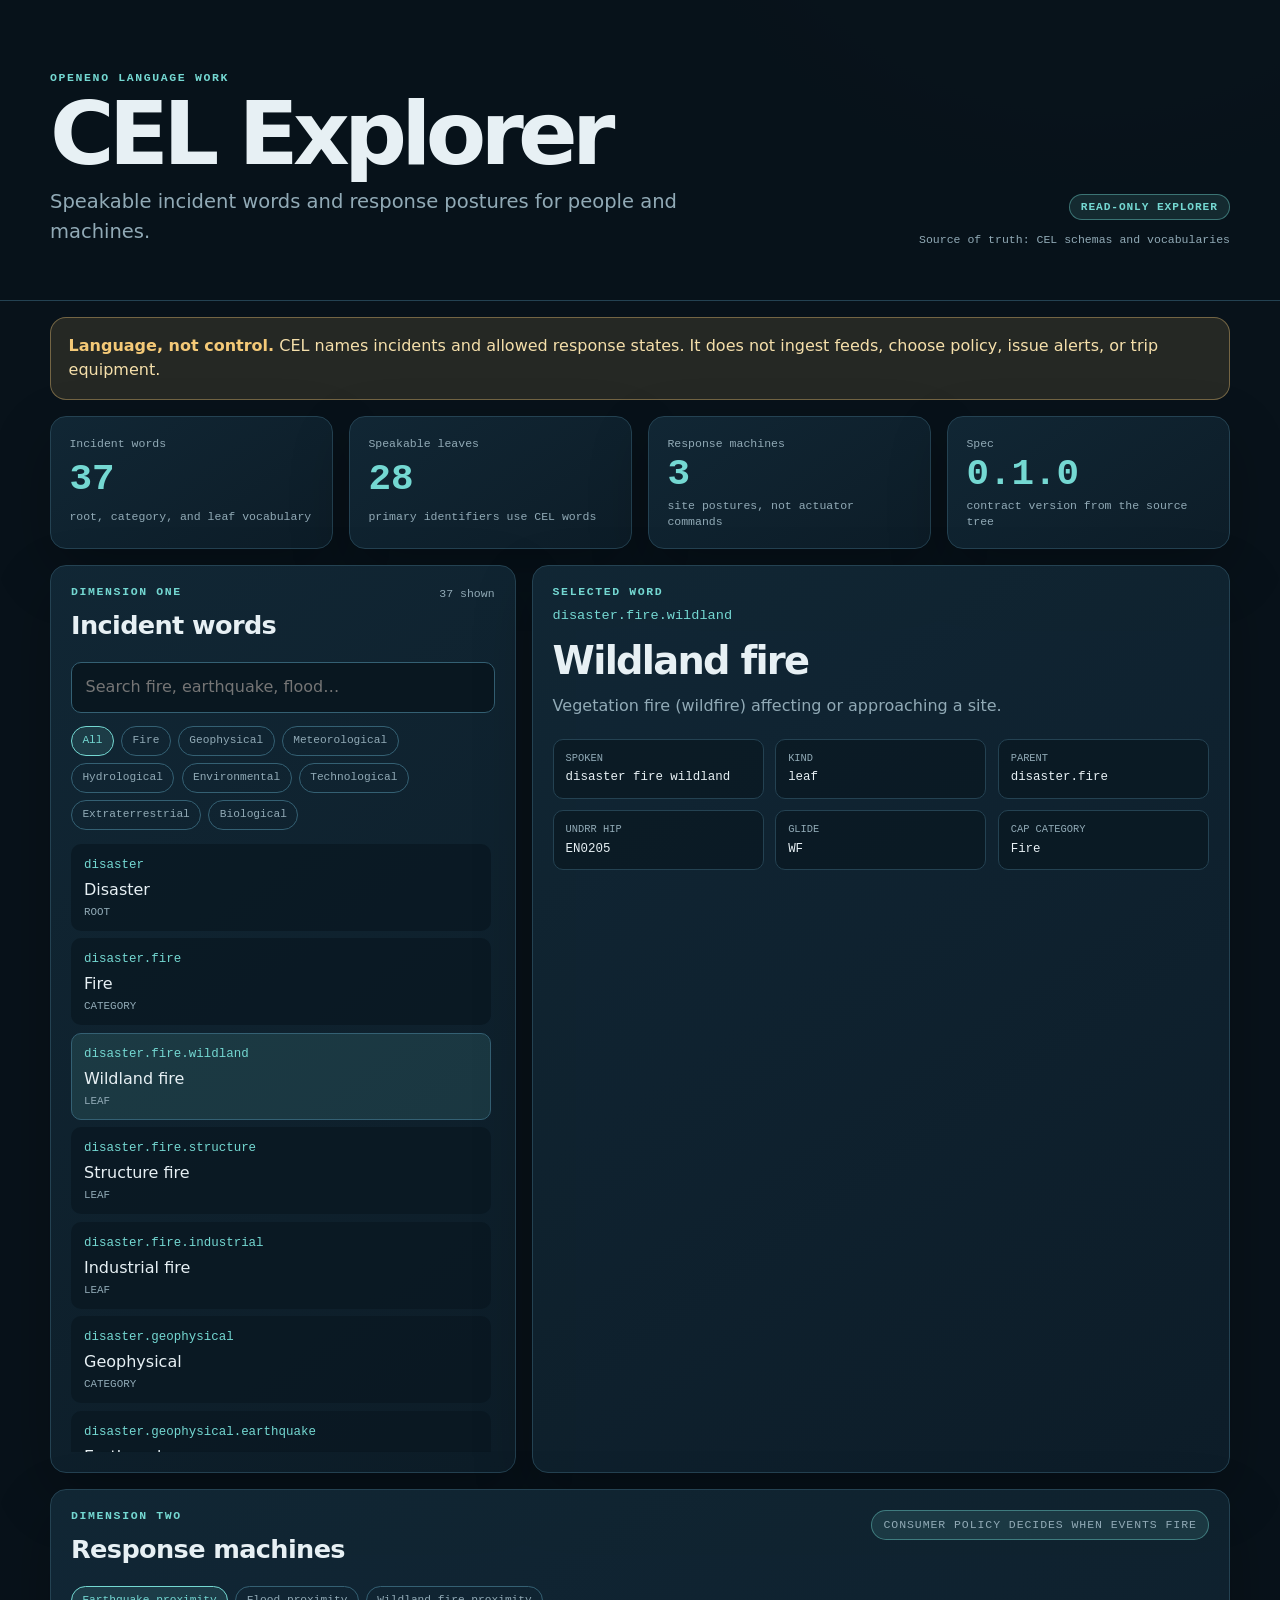
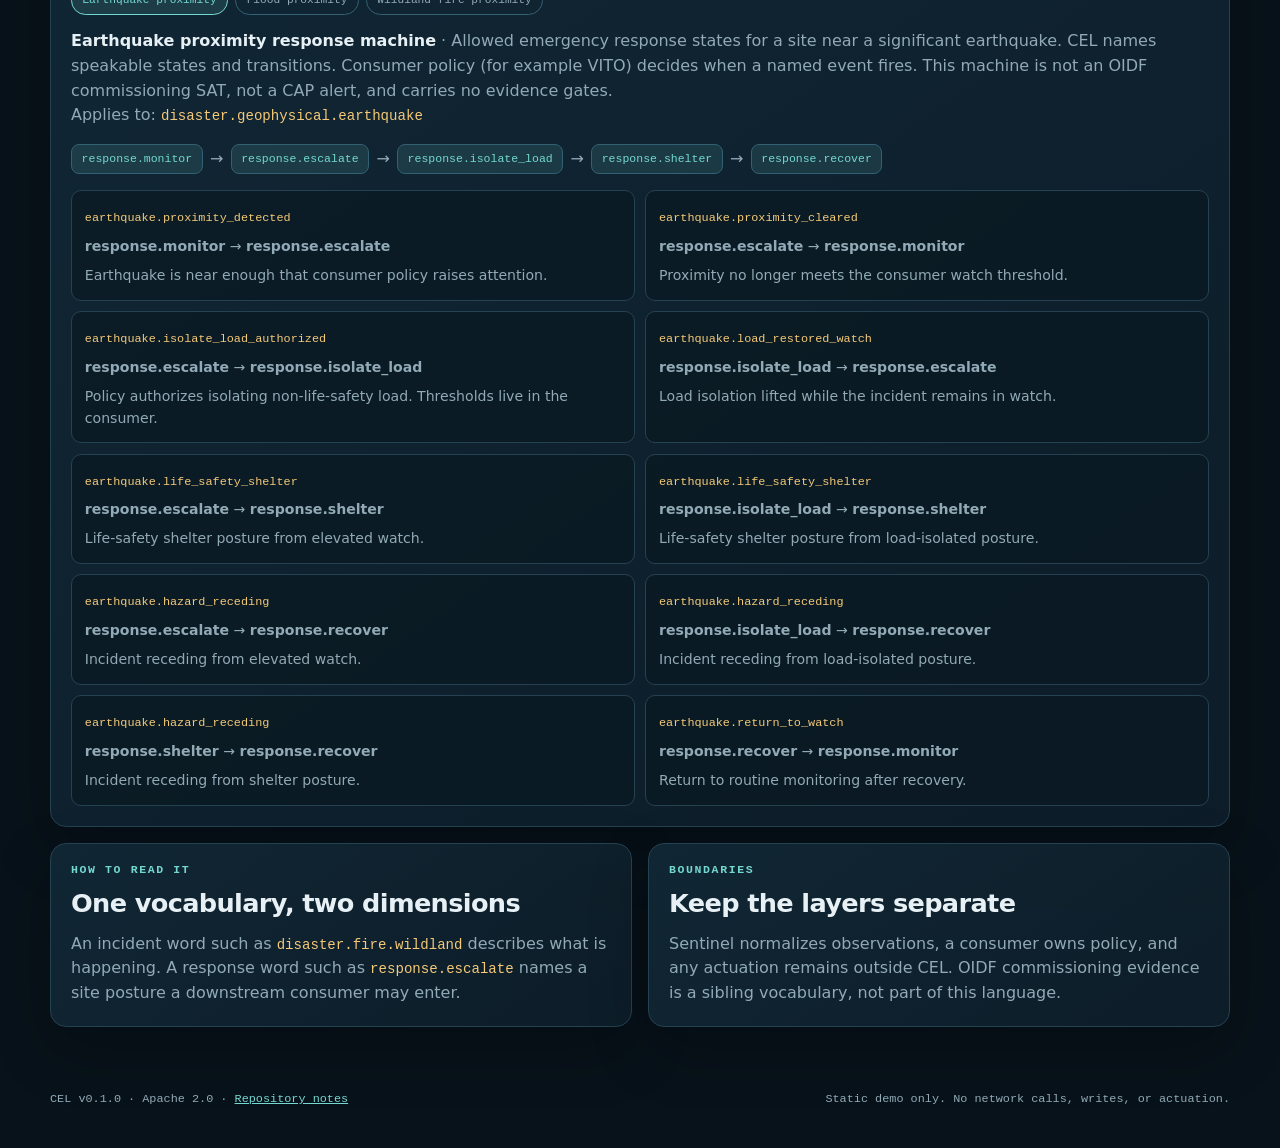
==== website/index.html @ 6f68c2ce "Add read-only CEL vocabulary explorer Co-authored-by: Tyler Eno <teno@mywvm.wvm.edu>" ====
<!doctype html>
<html lang="en">
  <head>
    <meta charset="utf-8" />
    <meta name="viewport" content="width=device-width, initial-scale=1" />
    <meta
      name="description"
      content="A read-only explorer for CEL's speakable incident and emergency response vocabulary."
    />
    <title>CEL Explorer · Open Emergency Language</title>
    <link rel="stylesheet" href="./styles.css" />
  </head>
  <body>
    <header class="site-header">
      <div class="header-inner">
        <div>
          <p class="eyebrow">OpenEno language work</p>
          <h1>CEL Explorer</h1>
          <p class="lede">
            Speakable incident words and response postures for people and machines.
          </p>
        </div>
        <div class="header-meta">
          <span class="status-pill">read-only explorer</span>
          <span class="source-note">Source of truth: CEL schemas and vocabularies</span>
        </div>
      </div>
    </header>

    <main class="page">
      <section class="boundary" aria-label="Boundary">
        <strong>Language, not control.</strong>
        CEL names incidents and allowed response states. It does not ingest feeds,
        choose policy, issue alerts, or trip equipment.
      </section>

      <section class="stats" aria-label="CEL summary">
        <article>
          <span class="stat-label">Incident words</span>
          <strong id="incident-count">—</strong>
          <span class="stat-note">root, category, and leaf vocabulary</span>
        </article>
        <article>
          <span class="stat-label">Speakable leaves</span>
          <strong id="leaf-count">—</strong>
          <span class="stat-note">primary identifiers use CEL words</span>
        </article>
        <article>
          <span class="stat-label">Response machines</span>
          <strong id="machine-count">—</strong>
          <span class="stat-note">site postures, not actuator commands</span>
        </article>
        <article>
          <span class="stat-label">Spec</span>
          <strong id="spec-version">—</strong>
          <span class="stat-note">contract version from the source tree</span>
        </article>
      </section>

      <section class="explorer-grid" aria-label="Incident vocabulary explorer">
        <div class="panel incident-panel">
          <div class="panel-heading">
            <div>
              <p class="eyebrow">Dimension one</p>
              <h2>Incident words</h2>
            </div>
            <span class="panel-count" id="visible-count">—</span>
          </div>
          <label class="search">
            <span class="sr-only">Search incident words</span>
            <input
              id="incident-search"
              type="search"
              placeholder="Search fire, earthquake, flood…"
              autocomplete="off"
            />
          </label>
          <div class="category-list" id="category-list" aria-label="Incident categories"></div>
          <div class="word-list" id="incident-list" role="listbox" aria-label="CEL incident words"></div>
        </div>

        <article class="panel detail-panel" aria-live="polite">
          <p class="eyebrow">Selected word</p>
          <div id="incident-detail"></div>
        </article>
      </section>

      <section class="panel response-panel" aria-label="Response machine explorer">
        <div class="panel-heading">
          <div>
            <p class="eyebrow">Dimension two</p>
            <h2>Response machines</h2>
          </div>
          <span class="readonly-label">consumer policy decides when events fire</span>
        </div>
        <div class="machine-tabs" id="machine-tabs" role="tablist" aria-label="Response machines"></div>
        <div class="machine-content" id="machine-content" role="tabpanel"></div>
      </section>

      <section class="source-grid">
        <article class="source-card">
          <p class="eyebrow">How to read it</p>
          <h2>One vocabulary, two dimensions</h2>
          <p>
            An incident word such as <code>disaster.fire.wildland</code> describes
            what is happening. A response word such as <code>response.escalate</code>
            names a site posture a downstream consumer may enter.
          </p>
        </article>
        <article class="source-card">
          <p class="eyebrow">Boundaries</p>
          <h2>Keep the layers separate</h2>
          <p>
            Sentinel normalizes observations, a consumer owns policy, and any
            actuation remains outside CEL. OIDF commissioning evidence is a sibling
            vocabulary, not part of this language.
          </p>
        </article>
      </section>
    </main>

    <footer class="site-footer">
      <p>
        CEL v0.1.0 · Apache 2.0 · <a href="../README.md">Repository notes</a>
      </p>
      <p>Static demo only. No network calls, writes, or actuation.</p>
    </footer>

    <script src="./data.js"></script>
    <script src="./app.js"></script>
  </body>
</html>
---- website/styles.css ----
:root {
  color-scheme: dark;
  --bg: #08121a;
  --surface: #0d1d28;
  --surface-raised: #112735;
  --surface-soft: #10222d;
  --line: #244252;
  --line-strong: #346073;
  --text: #e7f0f4;
  --muted: #91aab6;
  --cyan: #74d8d2;
  --cyan-soft: rgba(116, 216, 210, 0.12);
  --amber: #f4c977;
  --amber-soft: rgba(244, 201, 119, 0.12);
  --rose: #f09a9a;
  --radius: 16px;
  --shadow: 0 22px 60px rgba(0, 0, 0, 0.24);
  --sans: Inter, ui-sans-serif, system-ui, -apple-system, BlinkMacSystemFont, "Segoe UI", sans-serif;
  --mono: "IBM Plex Mono", "SFMono-Regular", Consolas, monospace;
}

* {
  box-sizing: border-box;
}

body {
  margin: 0;
  min-width: 320px;
  background:
    radial-gradient(circle at 85% -10%, rgba(116, 216, 210, 0.12), transparent 34rem),
    var(--bg);
  color: var(--text);
  font: 400 16px/1.55 var(--sans);
}

a {
  color: var(--cyan);
}

button,
input {
  font: inherit;
}

button {
  color: inherit;
}

.site-header {
  border-bottom: 1px solid var(--line);
  background: rgba(8, 18, 26, 0.86);
}

.header-inner,
.page,
.site-footer {
  width: min(1180px, calc(100% - 2rem));
  margin: 0 auto;
}

.header-inner {
  display: flex;
  align-items: end;
  justify-content: space-between;
  gap: 2rem;
  padding: 4.5rem 0 3.25rem;
}

.eyebrow {
  margin: 0 0 0.55rem;
  color: var(--cyan);
  font: 700 0.72rem/1 var(--mono);
  letter-spacing: 0.14em;
  text-transform: uppercase;
}

h1,
h2,
p {
  margin-top: 0;
}

h1 {
  margin-bottom: 0.65rem;
  font-size: clamp(2.5rem, 7vw, 5.5rem);
  letter-spacing: -0.065em;
  line-height: 0.96;
}

h2 {
  margin-bottom: 0.5rem;
  font-size: clamp(1.2rem, 2vw, 1.65rem);
  letter-spacing: -0.025em;
}

.lede {
  max-width: 42rem;
  margin-bottom: 0;
  color: var(--muted);
  font-size: clamp(1rem, 2vw, 1.22rem);
}

.header-meta {
  display: grid;
  justify-items: end;
  gap: 0.7rem;
  text-align: right;
}

.status-pill,
.readonly-label {
  display: inline-flex;
  align-items: center;
  border: 1px solid rgba(116, 216, 210, 0.42);
  border-radius: 999px;
  padding: 0.4rem 0.7rem;
  color: var(--cyan);
  background: var(--cyan-soft);
  font: 700 0.7rem/1 var(--mono);
  letter-spacing: 0.08em;
  text-transform: uppercase;
}

.source-note {
  color: var(--muted);
  font: 0.72rem/1.4 var(--mono);
}

.page {
  display: grid;
  gap: 1rem;
  padding: 1rem 0 4rem;
}

.boundary {
  border: 1px solid rgba(244, 201, 119, 0.38);
  border-radius: var(--radius);
  padding: 1rem 1.1rem;
  color: #f5dfaa;
  background: var(--amber-soft);
}

.boundary strong {
  color: var(--amber);
}

.stats {
  display: grid;
  grid-template-columns: repeat(4, 1fr);
  gap: 1rem;
}

.stats article,
.panel,
.source-card {
  border: 1px solid var(--line);
  border-radius: var(--radius);
  background: linear-gradient(145deg, rgba(17, 39, 53, 0.98), rgba(13, 29, 40, 0.98));
  box-shadow: var(--shadow);
}

.stats article {
  display: grid;
  gap: 0.3rem;
  padding: 1.15rem;
}

.stat-label,
.stat-note,
.panel-count,
.readonly-label {
  color: var(--muted);
  font: 0.72rem/1.35 var(--mono);
}

.stats strong {
  color: var(--cyan);
  font: 700 clamp(1.6rem, 3vw, 2.35rem)/1 var(--mono);
}

.panel {
  padding: 1.25rem;
}

.explorer-grid {
  display: grid;
  grid-template-columns: minmax(18rem, 0.8fr) minmax(0, 1.2fr);
  gap: 1rem;
}

.panel-heading {
  display: flex;
  align-items: start;
  justify-content: space-between;
  gap: 1rem;
  margin-bottom: 1rem;
}

.panel-heading h2 {
  margin-bottom: 0;
}

.search input {
  width: 100%;
  border: 1px solid var(--line-strong);
  border-radius: 10px;
  padding: 0.75rem 0.85rem;
  color: var(--text);
  background: #091720;
  outline: none;
}

.search input:focus {
  border-color: var(--cyan);
  box-shadow: 0 0 0 3px var(--cyan-soft);
}

.category-list,
.machine-tabs {
  display: flex;
  flex-wrap: wrap;
  gap: 0.45rem;
  margin: 0.85rem 0;
}

.filter-button,
.machine-tab {
  border: 1px solid var(--line-strong);
  border-radius: 999px;
  padding: 0.45rem 0.65rem;
  color: var(--muted);
  background: transparent;
  cursor: pointer;
  font: 0.7rem/1.2 var(--mono);
}

.filter-button:hover,
.filter-button.active,
.machine-tab:hover,
.machine-tab.active {
  border-color: var(--cyan);
  color: var(--cyan);
  background: var(--cyan-soft);
}

.word-list {
  display: grid;
  gap: 0.45rem;
  max-height: 38rem;
  overflow: auto;
  padding-right: 0.2rem;
}

.word-button {
  display: grid;
  gap: 0.18rem;
  width: 100%;
  border: 1px solid transparent;
  border-radius: 10px;
  padding: 0.7rem 0.75rem;
  text-align: left;
  background: rgba(9, 23, 32, 0.72);
  cursor: pointer;
}

.word-button:hover,
.word-button.active {
  border-color: var(--line-strong);
  background: var(--cyan-soft);
}

.word-button .word-code,
code {
  font-family: var(--mono);
}

.word-button .word-code {
  color: var(--cyan);
  font-size: 0.78rem;
}

.word-button .word-label {
  color: var(--text);
}

.word-button .word-kind {
  color: var(--muted);
  font: 0.68rem/1.2 var(--mono);
  text-transform: uppercase;
}

.detail-panel {
  min-height: 30rem;
}

.detail-empty {
  display: grid;
  min-height: 25rem;
  place-items: center;
  color: var(--muted);
  text-align: center;
}

.detail-title {
  margin: 0.35rem 0 0.25rem;
  font-size: clamp(1.5rem, 3vw, 2.5rem);
  letter-spacing: -0.045em;
}

.detail-code {
  color: var(--cyan);
  font: 0.85rem/1.4 var(--mono);
}

.detail-copy {
  max-width: 48rem;
  color: var(--muted);
}

.detail-meta {
  display: grid;
  grid-template-columns: repeat(3, minmax(0, 1fr));
  gap: 0.7rem;
  margin-top: 1.25rem;
}

.meta-box {
  border: 1px solid var(--line);
  border-radius: 10px;
  padding: 0.75rem;
  background: rgba(9, 23, 32, 0.7);
}

.meta-box dt {
  color: var(--muted);
  font: 0.65rem/1.2 var(--mono);
  text-transform: uppercase;
}

.meta-box dd {
  margin: 0.3rem 0 0;
  color: var(--text);
  font: 0.78rem/1.35 var(--mono);
  overflow-wrap: anywhere;
}

.machine-content {
  display: grid;
  gap: 1rem;
}

.machine-summary {
  color: var(--muted);
}

.machine-summary strong {
  color: var(--text);
}

.state-path {
  display: flex;
  flex-wrap: wrap;
  align-items: center;
  gap: 0.45rem;
}

.state {
  border: 1px solid var(--line-strong);
  border-radius: 8px;
  padding: 0.45rem 0.6rem;
  color: var(--cyan);
  background: var(--cyan-soft);
  font: 0.72rem/1.2 var(--mono);
}

.state-arrow {
  color: var(--muted);
}

.transition-list {
  display: grid;
  grid-template-columns: repeat(2, minmax(0, 1fr));
  gap: 0.65rem;
}

.transition {
  border: 1px solid var(--line);
  border-radius: 10px;
  padding: 0.8rem;
  background: rgba(9, 23, 32, 0.62);
}

.transition code {
  color: var(--amber);
  font-size: 0.74rem;
}

.transition p {
  margin: 0.45rem 0 0;
  color: var(--muted);
  font-size: 0.88rem;
}

.source-grid {
  display: grid;
  grid-template-columns: repeat(2, minmax(0, 1fr));
  gap: 1rem;
}

.source-card {
  padding: 1.25rem;
}

.source-card p:last-child {
  margin-bottom: 0;
  color: var(--muted);
}

code {
  color: var(--amber);
  font-size: 0.88em;
}

.site-footer {
  display: flex;
  justify-content: space-between;
  gap: 1rem;
  padding: 0 0 2.5rem;
  color: var(--muted);
  font: 0.74rem/1.45 var(--mono);
}

.site-footer p {
  margin: 0;
}

.sr-only {
  position: absolute;
  width: 1px;
  height: 1px;
  padding: 0;
  margin: -1px;
  overflow: hidden;
  clip: rect(0, 0, 0, 0);
  white-space: nowrap;
  border: 0;
}

@media (max-width: 850px) {
  .header-inner {
    display: grid;
    gap: 1.5rem;
  }

  .header-meta {
    justify-items: start;
    text-align: left;
  }

  .stats {
    grid-template-columns: repeat(2, 1fr);
  }

  .explorer-grid,
  .source-grid {
    grid-template-columns: 1fr;
  }
}

@media (max-width: 560px) {
  .header-inner,
  .page,
  .site-footer {
    width: min(100% - 1.1rem, 1180px);
  }

  .header-inner {
    padding: 3rem 0 2.25rem;
  }

  .stats {
    grid-template-columns: 1fr 1fr;
    gap: 0.6rem;
  }

  .stats article,
  .panel,
  .source-card {
    padding: 0.9rem;
  }

  .detail-meta,
  .transition-list {
    grid-template-columns: 1fr;
  }

  .site-footer {
    display: grid;
  }
}
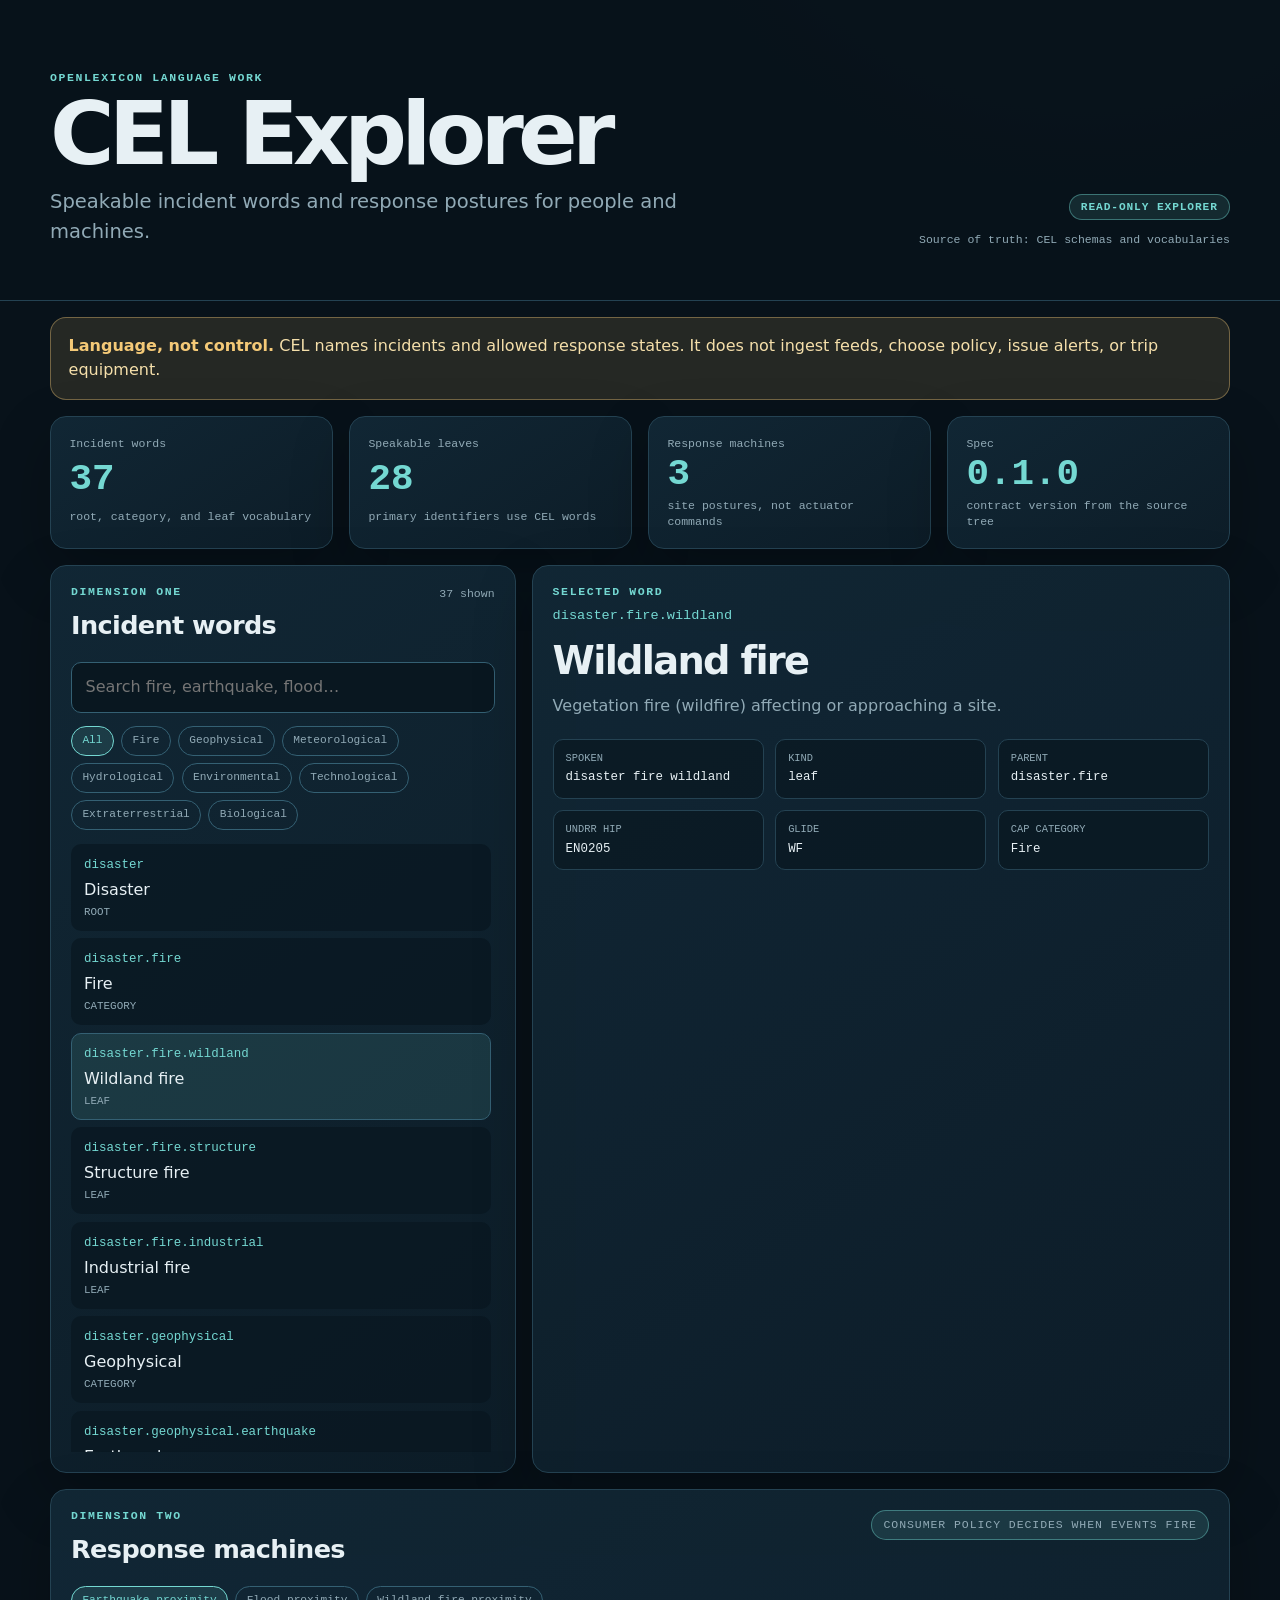
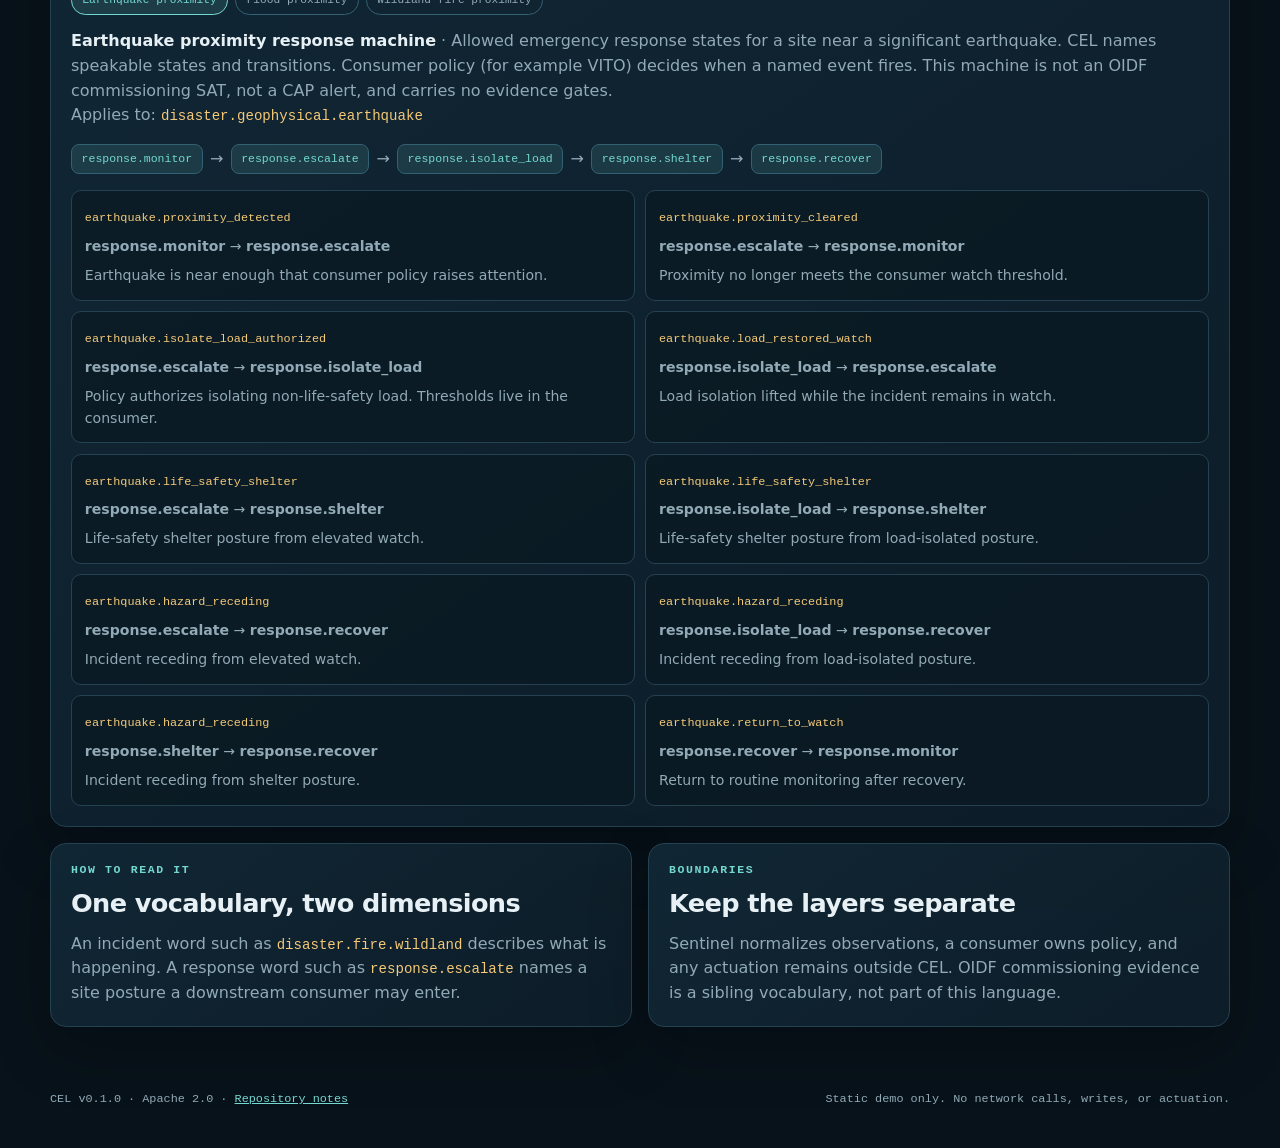
==== commit fecb2e6e: "Prepare CEL for OpenLexicon stewardship Co-authored-by: Tyler Eno <teno@mywvm.wvm.edu>" ====
--- a/website/index.html
+++ b/website/index.html
@@ -7,14 +7,14 @@
       name="description"
       content="A read-only explorer for CEL's speakable incident and emergency response vocabulary."
     />
-    <title>CEL Explorer · Open Emergency Language</title>
+    <title>CEL Explorer · OpenLexicon</title>
     <link rel="stylesheet" href="./styles.css" />
   </head>
   <body>
     <header class="site-header">
       <div class="header-inner">
         <div>
-          <p class="eyebrow">OpenEno language work</p>
+          <p class="eyebrow">OpenLexicon language work</p>
           <h1>CEL Explorer</h1>
           <p class="lede">
             Speakable incident words and response postures for people and machines.
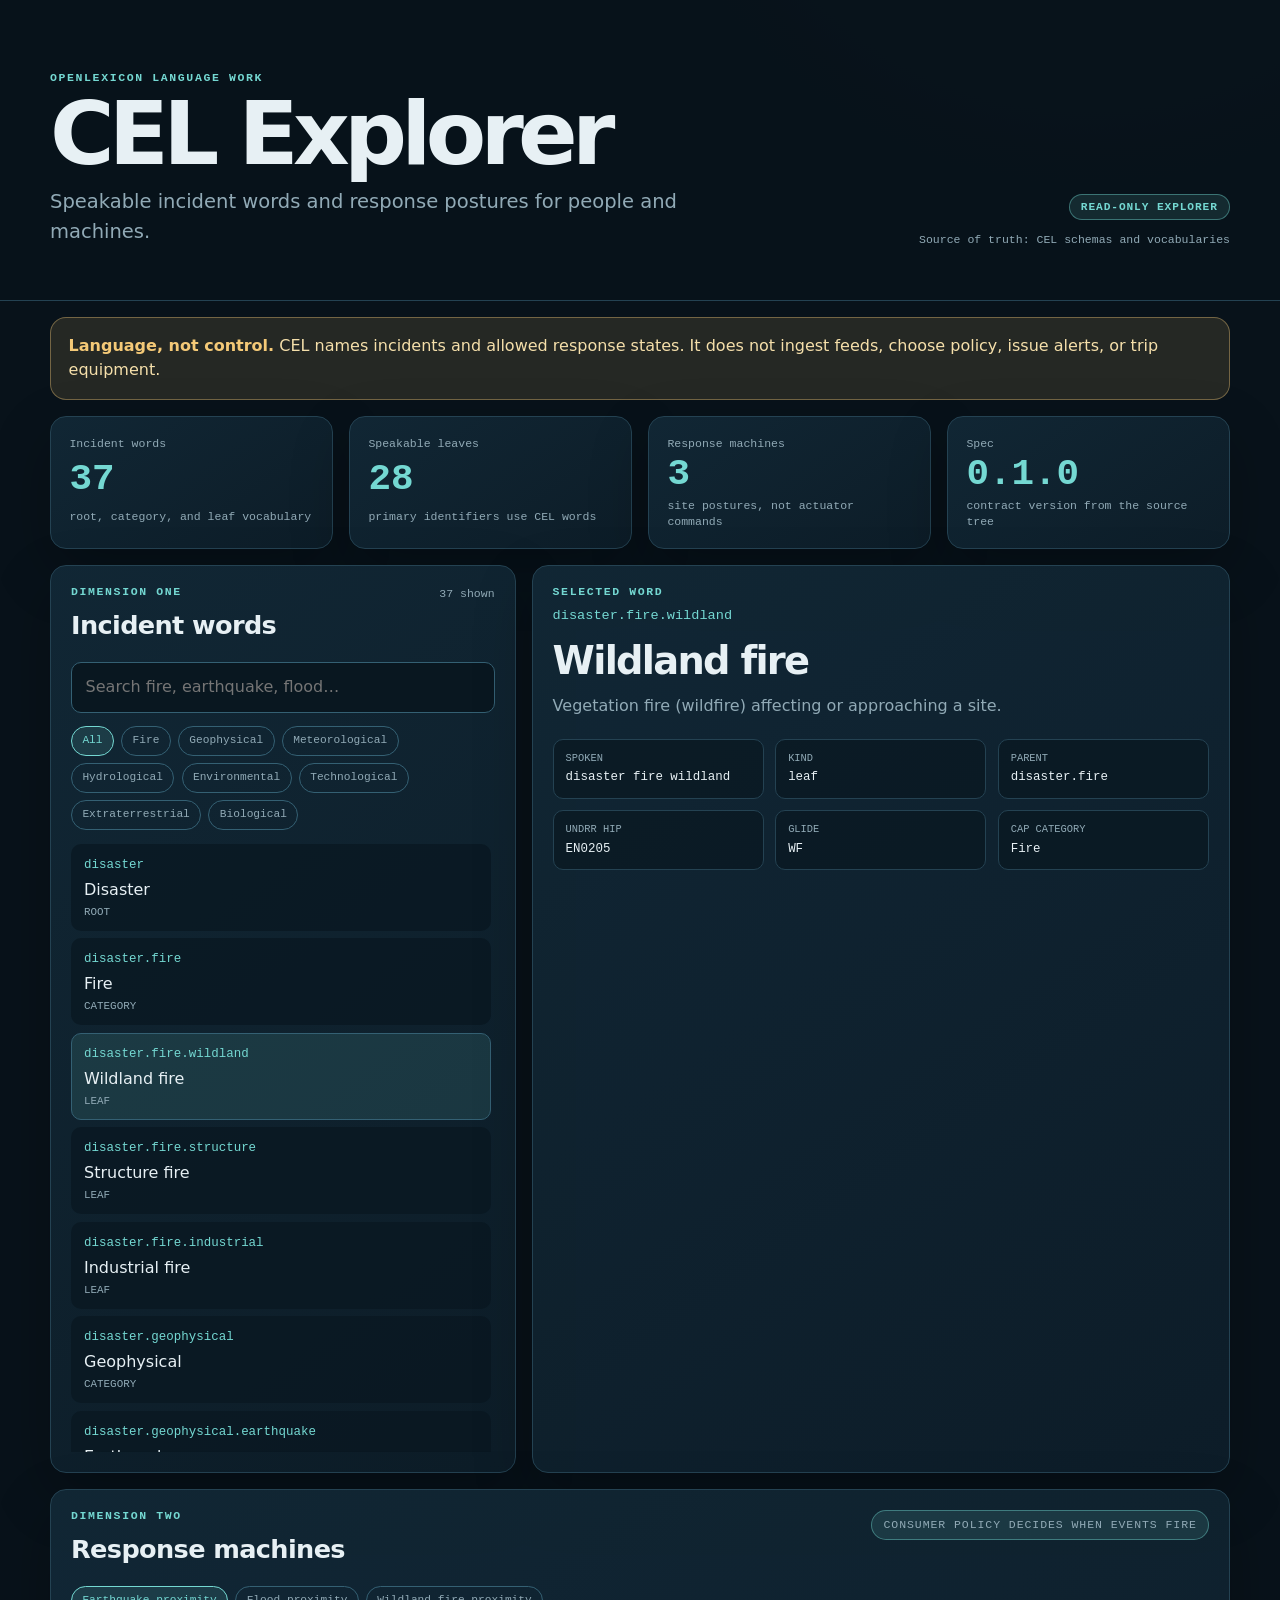
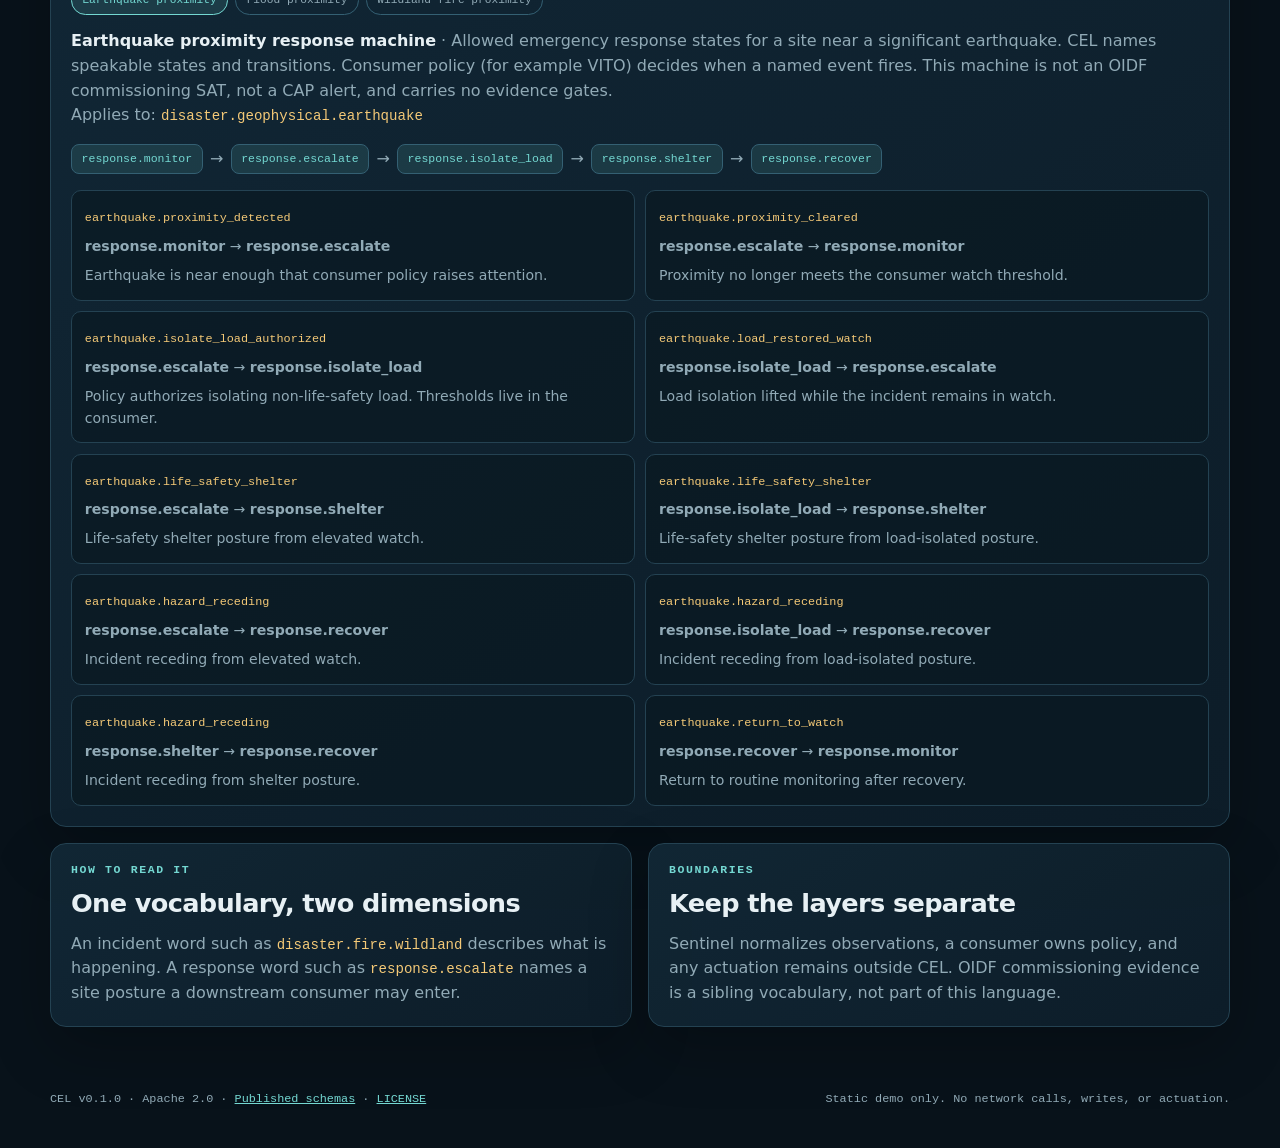
==== commit c8e7d994: "Merge origin/main into cursor/cel-pages-namespace-1c3b Reconcile the live-host identifier re-point w" ====
--- a/website/index.html
+++ b/website/index.html
@@ -121,7 +121,8 @@
 
     <footer class="site-footer">
       <p>
-        CEL v0.1.0 · Apache 2.0 · <a href="../README.md">Repository notes</a>
+        CEL v0.1.0 · Apache 2.0 · <a href="./schemas/">Published schemas</a> ·
+        <a href="./LICENSE">LICENSE</a>
       </p>
       <p>Static demo only. No network calls, writes, or actuation.</p>
     </footer>
